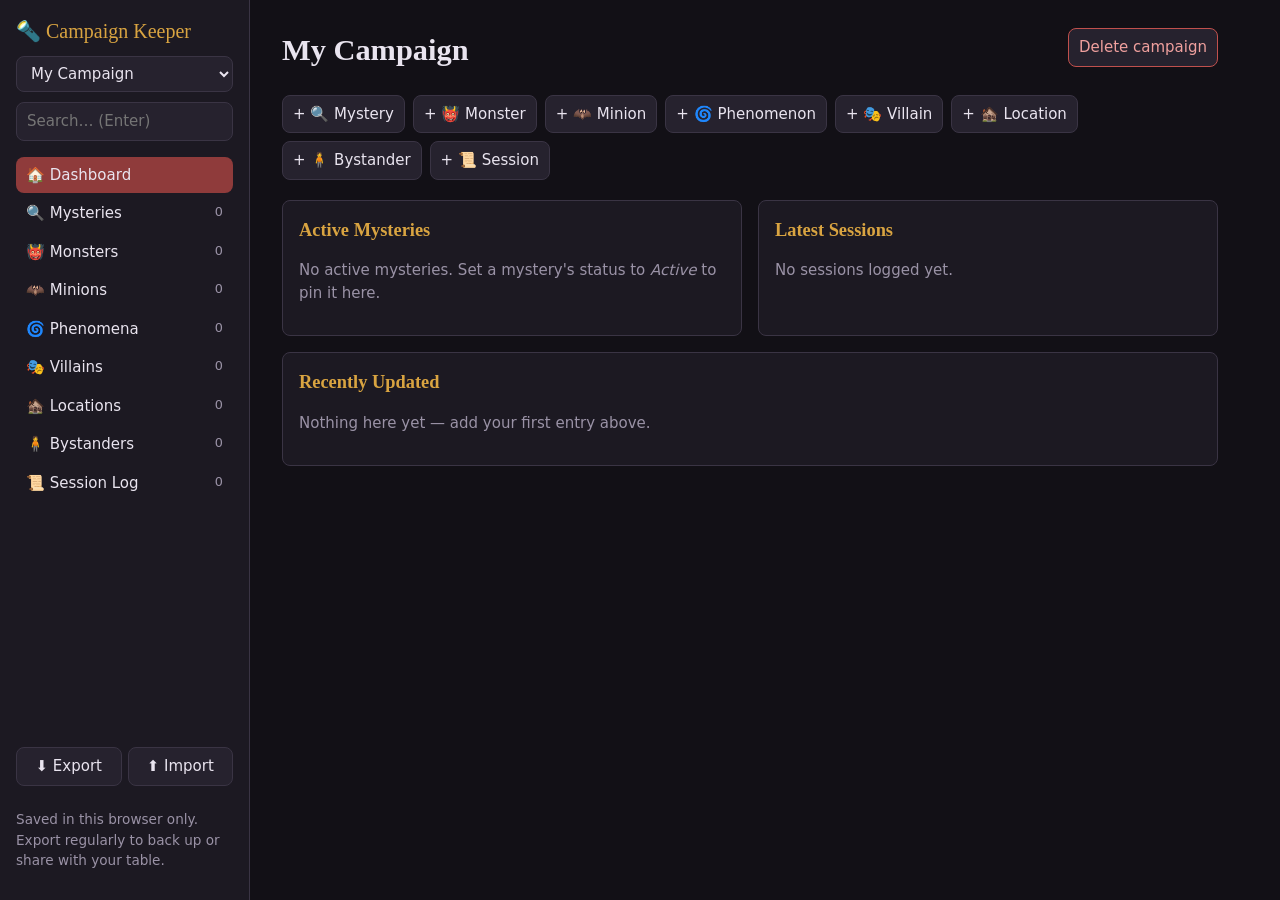
==== index.html @ b1fb9a67 "Add Monster of the Week campaign keeper web app Static, browser-only campaign wiki with templates fo" ====
<!doctype html>
<html lang="en">
<head>
  <meta charset="utf-8">
  <meta name="viewport" content="width=device-width, initial-scale=1">
  <title>MotW Campaign Keeper</title>
  <link rel="stylesheet" href="app/styles.css">
</head>
<body>
  <aside id="sidebar">
    <div class="brand">🔦 Campaign Keeper</div>
    <select id="campaign-select" aria-label="Campaign"></select>
    <input id="search" type="search" placeholder="Search… (Enter)" aria-label="Search">
    <nav id="nav"></nav>
    <div class="io">
      <button id="export" title="Download this campaign as a JSON file">⬇ Export</button>
      <button id="import" title="Load a campaign JSON file">⬆ Import</button>
      <input id="import-file" type="file" accept="application/json,.json" hidden>
    </div>
    <p class="muted small">Saved in this browser only. Export regularly to back up or share with your table.</p>
  </aside>
  <button id="menu-toggle" aria-label="Menu">☰</button>
  <main id="main"></main>

  <script src="app/templates.js"></script>
  <script src="app/app.js"></script>
</body>
</html>
---- app/styles.css ----
:root {
  --bg: #121016;
  --panel: #1c1922;
  --panel-2: #26222e;
  --border: #3a3444;
  --text: #e9e4ef;
  --muted: #9a92a6;
  --accent: #d9a441;
  --accent-2: #8f3b3b;
  --link: #e8c170;
  --danger: #c0504d;
  --radius: 8px;
  color-scheme: dark;
}

* { box-sizing: border-box; }

body {
  margin: 0;
  display: flex;
  min-height: 100vh;
  background: var(--bg);
  color: var(--text);
  font: 15px/1.5 system-ui, -apple-system, "Segoe UI", sans-serif;
}

a { color: var(--link); text-decoration: none; }
a:hover { text-decoration: underline; }
h1, h2, h3 { font-family: Georgia, "Times New Roman", serif; margin: 0; }
h1 { font-size: 1.9rem; }
h2 { font-size: 1.15rem; margin-bottom: .6rem; color: var(--accent); }
h3 { font-size: .8rem; text-transform: uppercase; letter-spacing: .08em; color: var(--muted); margin-bottom: .3rem; font-family: inherit; }
.muted { color: var(--muted); }
.small { font-size: .85rem; }

/* ---------- sidebar ---------- */
#sidebar {
  width: 250px;
  flex-shrink: 0;
  background: var(--panel);
  border-right: 1px solid var(--border);
  padding: 16px;
  display: flex;
  flex-direction: column;
  gap: 10px;
  position: sticky;
  top: 0;
  height: 100vh;
  overflow-y: auto;
}
.brand { font-family: Georgia, serif; font-size: 1.25rem; color: var(--accent); }
#nav { display: flex; flex-direction: column; gap: 2px; margin-top: 6px; }
#nav a { color: var(--text); padding: 7px 10px; border-radius: var(--radius); display: flex; justify-content: space-between; }
#nav a:hover { background: var(--panel-2); text-decoration: none; }
#nav a.active { background: var(--accent-2); }
.count { color: var(--muted); font-size: .8rem; }
.io { display: flex; gap: 6px; margin-top: auto; }
.io button { flex: 1; }
#menu-toggle { display: none; }

/* ---------- controls ---------- */
input, textarea, select, button, .btn {
  font: inherit;
  color: var(--text);
  background: var(--panel-2);
  border: 1px solid var(--border);
  border-radius: var(--radius);
  padding: 7px 10px;
}
input, textarea, select { width: 100%; }
textarea { resize: vertical; }
input:focus, textarea:focus, select:focus { outline: 2px solid var(--accent); outline-offset: -1px; }
button, .btn { cursor: pointer; display: inline-block; }
button:hover, .btn:hover { border-color: var(--accent); text-decoration: none; }
.primary { background: var(--accent); color: #1a1408; border-color: var(--accent); font-weight: 600; }
.danger { border-color: var(--danger); color: #f0a09e; }
input.short { width: 90px; }

/* ---------- main ---------- */
#main { flex: 1; min-width: 0; padding: 28px 32px 60px; max-width: 1000px; }
.page-head { display: flex; justify-content: space-between; align-items: flex-start; gap: 16px; margin-bottom: 20px; flex-wrap: wrap; }
.actions { display: flex; gap: 8px; flex-wrap: wrap; }
.title-input { font: 1.7rem Georgia, serif; background: transparent; border: none; border-bottom: 1px solid var(--border); border-radius: 0; padding: 4px 0; }
#campaign-name { outline: none; border-bottom: 1px dashed transparent; }
#campaign-name:hover, #campaign-name:focus { border-bottom-color: var(--muted); }

.quick-add { display: flex; flex-wrap: wrap; gap: 8px; margin-bottom: 20px; }
.card { background: var(--panel); border: 1px solid var(--border); border-radius: var(--radius); padding: 16px; margin-bottom: 16px; }
.grid2 { display: grid; grid-template-columns: 1fr 1fr; gap: 16px; }
.row { display: flex; align-items: center; justify-content: space-between; gap: 10px; padding: 4px 0; }

.cards { display: grid; grid-template-columns: repeat(auto-fill, minmax(280px, 1fr)); gap: 12px; }
.entry-card { display: flex; gap: 12px; background: var(--panel); border: 1px solid var(--border); border-radius: var(--radius); padding: 12px; color: var(--text); }
.entry-card:hover { border-color: var(--accent); text-decoration: none; }
.entry-card img, .entry-card .icon { width: 64px; height: 64px; border-radius: 6px; object-fit: cover; flex-shrink: 0; }
.entry-card .icon { display: grid; place-items: center; font-size: 2rem; background: var(--panel-2); }
.blurb { color: var(--muted); margin-top: 4px; }

.chip { display: inline-flex; align-items: center; gap: 4px; background: var(--panel-2); border: 1px solid var(--border); border-radius: 999px; padding: 3px 10px; margin: 2px 2px 2px 0; color: var(--text); }
.chip button { padding: 0 4px; border: none; background: none; color: var(--muted); }
.tags { display: flex; flex-wrap: wrap; gap: 6px; margin-top: 6px; }
.tag { font-size: .8rem; color: var(--accent); }

/* ---------- entry ---------- */
.field { display: block; margin-bottom: 18px; }
.text { white-space: normal; }
.big { font-size: 1.4rem; font-weight: 600; }
.portrait { max-width: 260px; max-height: 320px; border-radius: var(--radius); float: right; margin: 0 0 12px 16px; border: 1px solid var(--border); }
.entry-body { overflow: hidden; margin-bottom: 16px; }
.wikilink { border-bottom: 1px dotted var(--link); }
.wikilink.missing { color: var(--muted); border-bottom-color: var(--muted); }

table.attacks { border-collapse: collapse; width: 100%; max-width: 640px; }
table.attacks th, table.attacks td { text-align: left; padding: 5px 8px; border-bottom: 1px solid var(--border); }
table.attacks th { color: var(--muted); font-weight: 500; font-size: .8rem; }
table.attacks.edit td { padding: 4px 4px 4px 0; border: none; }
table.attacks + button { margin-top: 6px; }

.track { display: flex; align-items: center; gap: 5px; flex-wrap: wrap; }
.box { width: 26px; height: 26px; padding: 0; border-radius: 4px; }
.box.on { background: var(--accent-2); border-color: #d06a6a; }
.inline { display: flex; align-items: center; gap: 8px; }

ol.countdown { list-style: none; padding: 0; margin: 0; max-width: 700px; }
ol.countdown li { padding: 8px 12px; border-left: 3px solid var(--border); cursor: pointer; margin-bottom: 4px; background: var(--panel); border-radius: 0 var(--radius) var(--radius) 0; }
ol.countdown li strong { display: inline-block; min-width: 90px; color: var(--muted); }
ol.countdown li.reached { border-left-color: var(--danger); background: #2a1c20; }
ol.countdown li.reached strong { color: #f0a09e; }
.countdown-edit label { display: flex; gap: 10px; align-items: center; margin-bottom: 6px; }
.countdown-edit span { width: 90px; flex-shrink: 0; color: var(--muted); }
.cd-mini { display: inline-flex; gap: 3px; }
.cd-mini i { width: 12px; height: 12px; border-radius: 2px; background: var(--panel-2); border: 1px solid var(--border); }
.cd-mini i.on { background: var(--danger); }
.links { margin-bottom: 6px; }

/* ---------- mobile ---------- */
@media (max-width: 760px) {
  #sidebar { position: fixed; left: 0; z-index: 10; transform: translateX(-100%); transition: transform .2s; }
  body.nav-open #sidebar { transform: none; box-shadow: 0 0 40px #000; }
  #menu-toggle { display: block; position: fixed; top: 10px; right: 10px; z-index: 11; }
  #main { padding: 56px 16px 40px; }
  .grid2 { grid-template-columns: 1fr; }
  .portrait { float: none; margin: 0 0 12px; max-width: 100%; }
}
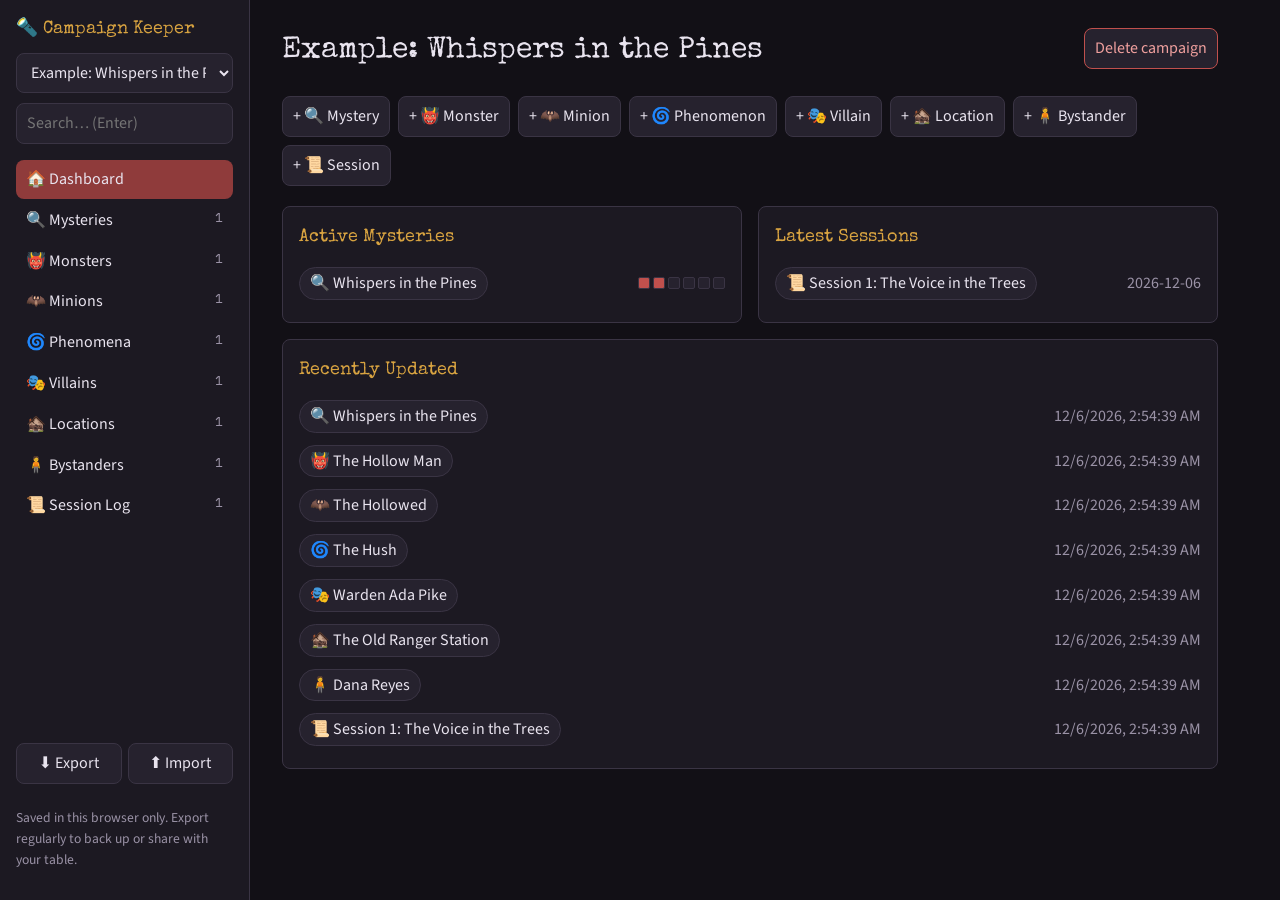
==== commit c9687c2a: "Make keeper work inside embedded viewers and add example campaign Replace browser pop-up dialogs wit" ====
--- a/index.html
+++ b/index.html
@@ -4,6 +4,9 @@
   <meta charset="utf-8">
   <meta name="viewport" content="width=device-width, initial-scale=1">
   <title>MotW Campaign Keeper</title>
+  <link rel="preconnect" href="https://fonts.googleapis.com">
+  <link rel="preconnect" href="https://fonts.gstatic.com" crossorigin>
+  <link rel="stylesheet" href="https://fonts.googleapis.com/css2?family=IBM+Plex+Mono:wght@400;500&family=Source+Sans+3:wght@400;600&family=Special+Elite&display=swap">
   <link rel="stylesheet" href="app/styles.css">
 </head>
 <body>
@@ -23,6 +26,7 @@
   <main id="main"></main>
 
   <script src="app/templates.js"></script>
+  <script src="app/sample.js"></script>
   <script src="app/app.js"></script>
 </body>
 </html>
--- a/app/styles.css
+++ b/app/styles.css
@@ -10,6 +10,9 @@
   --link: #e8c170;
   --danger: #c0504d;
   --radius: 8px;
+  --display: "Special Elite", "Courier New", monospace;
+  --body: "Source Sans 3", system-ui, -apple-system, "Segoe UI", sans-serif;
+  --mono: "IBM Plex Mono", ui-monospace, Menlo, monospace;
   color-scheme: dark;
 }
 
@@ -21,12 +24,12 @@
   min-height: 100vh;
   background: var(--bg);
   color: var(--text);
-  font: 15px/1.5 system-ui, -apple-system, "Segoe UI", sans-serif;
+  font: 16px/1.55 var(--body);
 }
 
 a { color: var(--link); text-decoration: none; }
 a:hover { text-decoration: underline; }
-h1, h2, h3 { font-family: Georgia, "Times New Roman", serif; margin: 0; }
+h1, h2, h3 { font-family: var(--display); font-weight: 400; margin: 0; text-wrap: balance; }
 h1 { font-size: 1.9rem; }
 h2 { font-size: 1.15rem; margin-bottom: .6rem; color: var(--accent); }
 h3 { font-size: .8rem; text-transform: uppercase; letter-spacing: .08em; color: var(--muted); margin-bottom: .3rem; font-family: inherit; }
@@ -44,16 +47,17 @@
   flex-direction: column;
   gap: 10px;
   position: sticky;
-  top: 0;
+  top: env(safe-area-inset-top, 0px);
   height: 100vh;
+  height: 100dvh;
   overflow-y: auto;
 }
-.brand { font-family: Georgia, serif; font-size: 1.25rem; color: var(--accent); }
+.brand { font-family: var(--display); font-size: 1.1rem; color: var(--accent); }
 #nav { display: flex; flex-direction: column; gap: 2px; margin-top: 6px; }
 #nav a { color: var(--text); padding: 7px 10px; border-radius: var(--radius); display: flex; justify-content: space-between; }
 #nav a:hover { background: var(--panel-2); text-decoration: none; }
 #nav a.active { background: var(--accent-2); }
-.count { color: var(--muted); font-size: .8rem; }
+.count { color: var(--muted); font-size: .8rem; font-family: var(--mono); font-variant-numeric: tabular-nums; }
 .io { display: flex; gap: 6px; margin-top: auto; }
 .io button { flex: 1; }
 #menu-toggle { display: none; }
@@ -69,6 +73,7 @@
 }
 input, textarea, select { width: 100%; }
 textarea { resize: vertical; }
+button:focus-visible, a:focus-visible, .btn:focus-visible { outline: 2px solid var(--accent); outline-offset: 2px; }
 input:focus, textarea:focus, select:focus { outline: 2px solid var(--accent); outline-offset: -1px; }
 button, .btn { cursor: pointer; display: inline-block; }
 button:hover, .btn:hover { border-color: var(--accent); text-decoration: none; }
@@ -80,7 +85,7 @@
 #main { flex: 1; min-width: 0; padding: 28px 32px 60px; max-width: 1000px; }
 .page-head { display: flex; justify-content: space-between; align-items: flex-start; gap: 16px; margin-bottom: 20px; flex-wrap: wrap; }
 .actions { display: flex; gap: 8px; flex-wrap: wrap; }
-.title-input { font: 1.7rem Georgia, serif; background: transparent; border: none; border-bottom: 1px solid var(--border); border-radius: 0; padding: 4px 0; }
+.title-input { font: 1.7rem var(--display); background: transparent; border: none; border-bottom: 1px solid var(--border); border-radius: 0; padding: 4px 0; }
 #campaign-name { outline: none; border-bottom: 1px dashed transparent; }
 #campaign-name:hover, #campaign-name:focus { border-bottom-color: var(--muted); }
 
@@ -142,3 +147,11 @@
   .grid2 { grid-template-columns: 1fr; }
   .portrait { float: none; margin: 0 0 12px; max-width: 100%; }
 }
+
+/* ---------- dialogs ---------- */
+.modal-backdrop { position: fixed; inset: 0; background: rgba(8, 6, 10, .7); display: grid; place-items: center; padding: 16px; z-index: 50; }
+.modal { background: var(--panel); border: 1px solid var(--border); border-radius: var(--radius); padding: 20px; width: min(560px, 100%); display: flex; flex-direction: column; gap: 12px; box-shadow: 0 20px 60px #000; }
+.modal textarea { font: .8rem/1.4 var(--mono); }
+.modal .actions { justify-content: flex-end; }
+.track .muted, table.attacks td:nth-child(2), ol.countdown li strong { font-family: var(--mono); font-variant-numeric: tabular-nums; }
+@media (prefers-reduced-motion: reduce) { #sidebar { transition: none; } }
